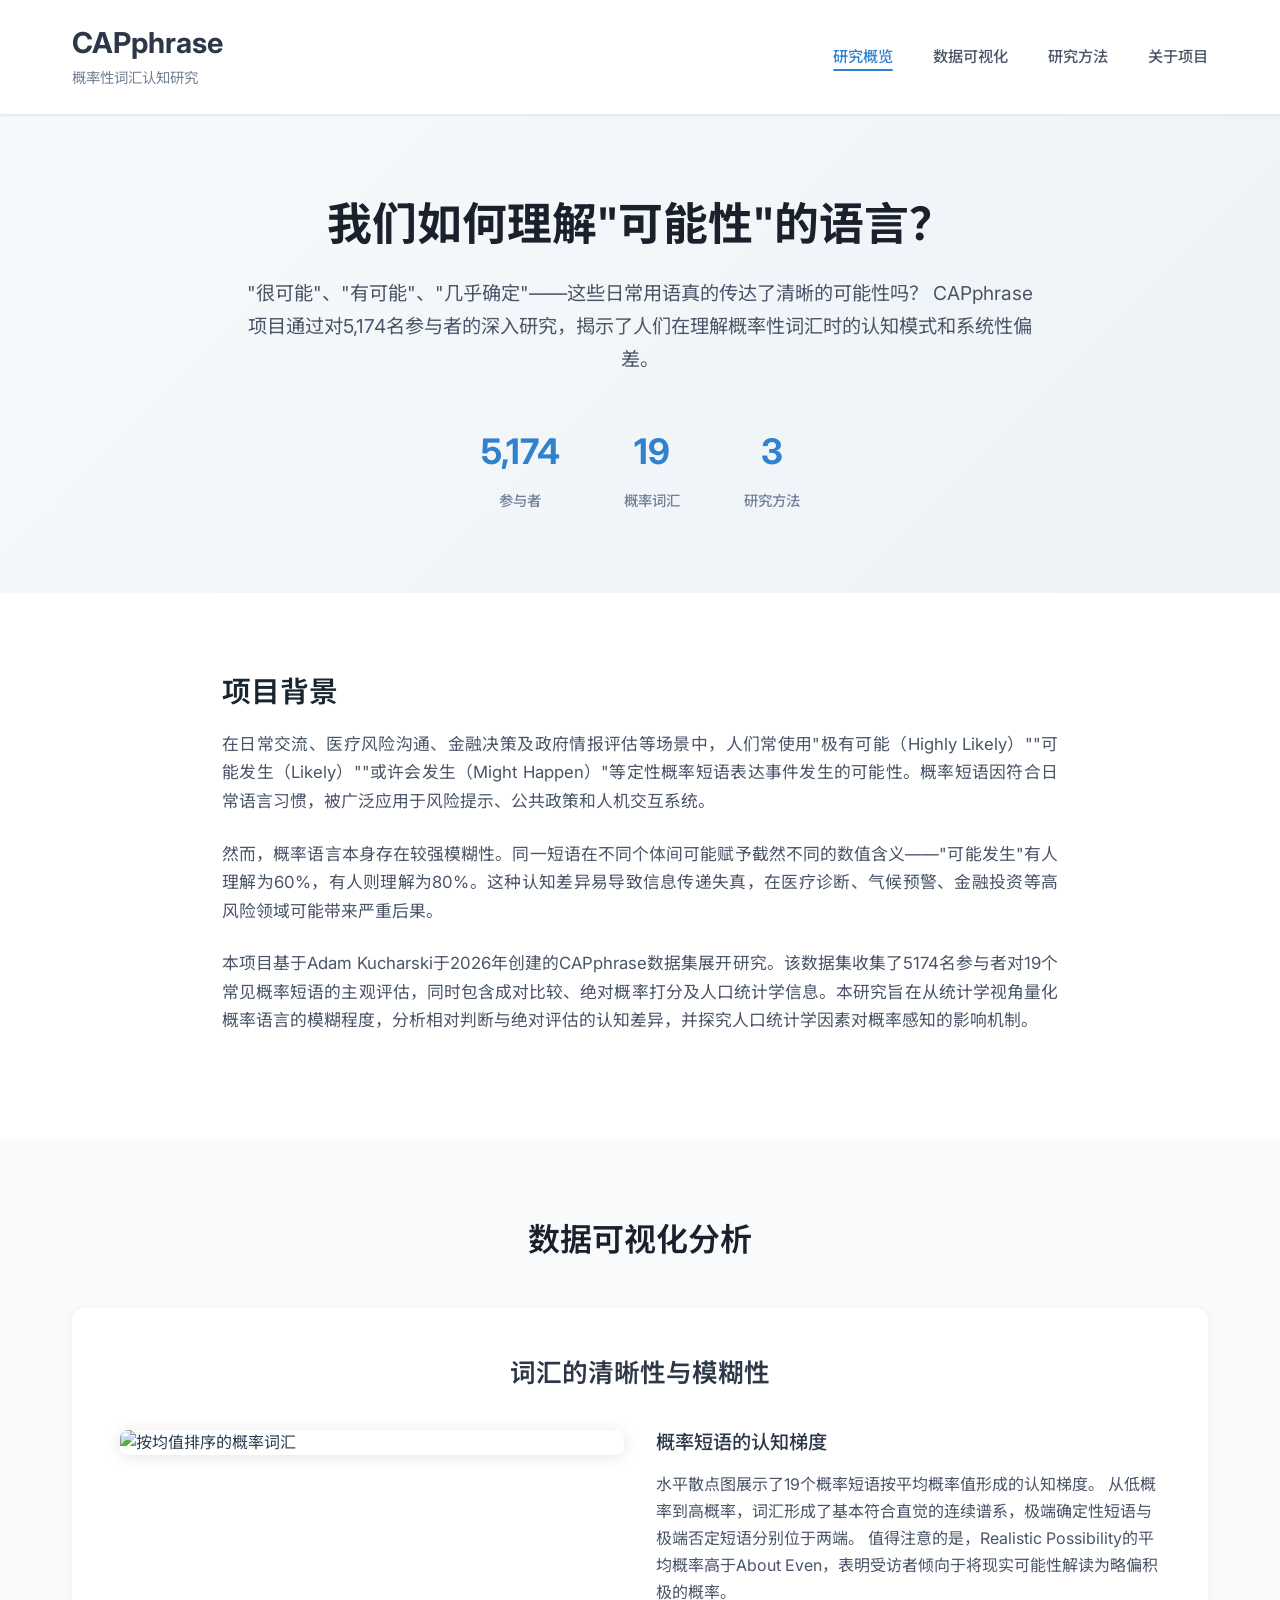
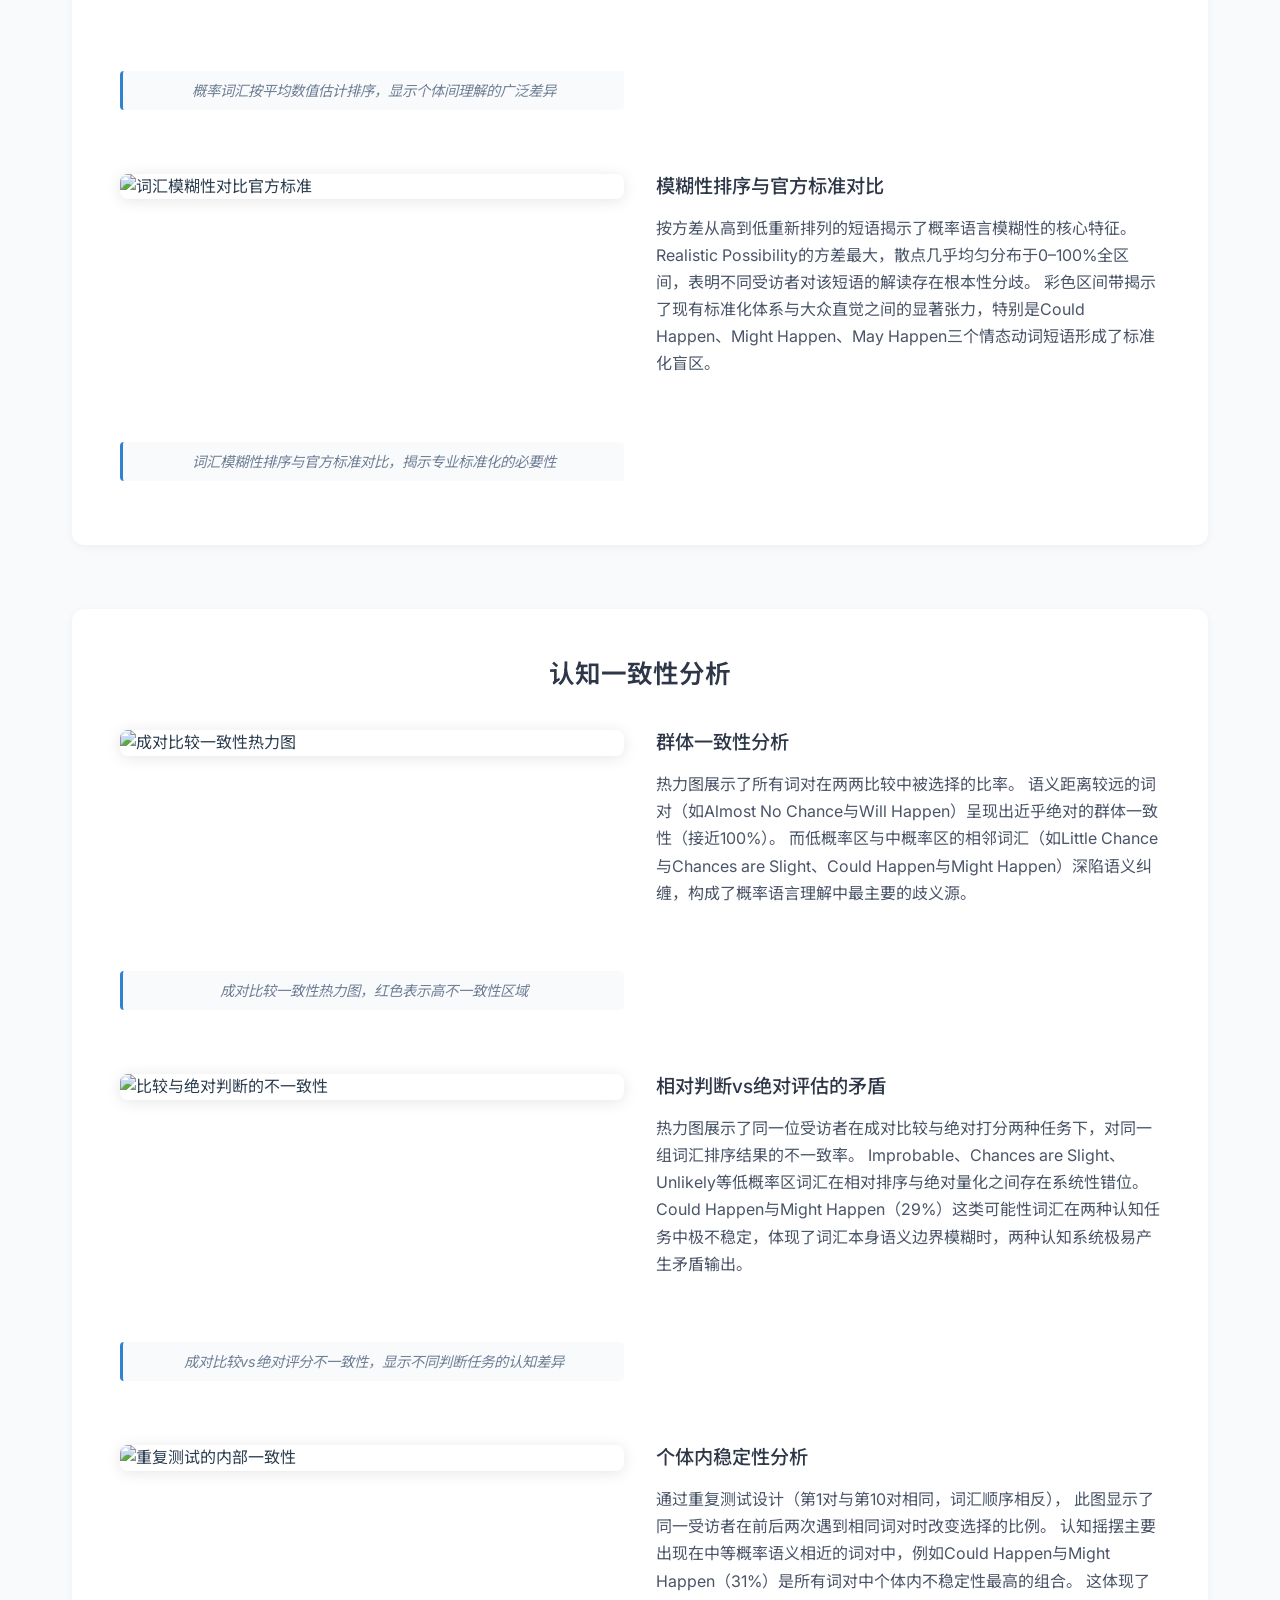
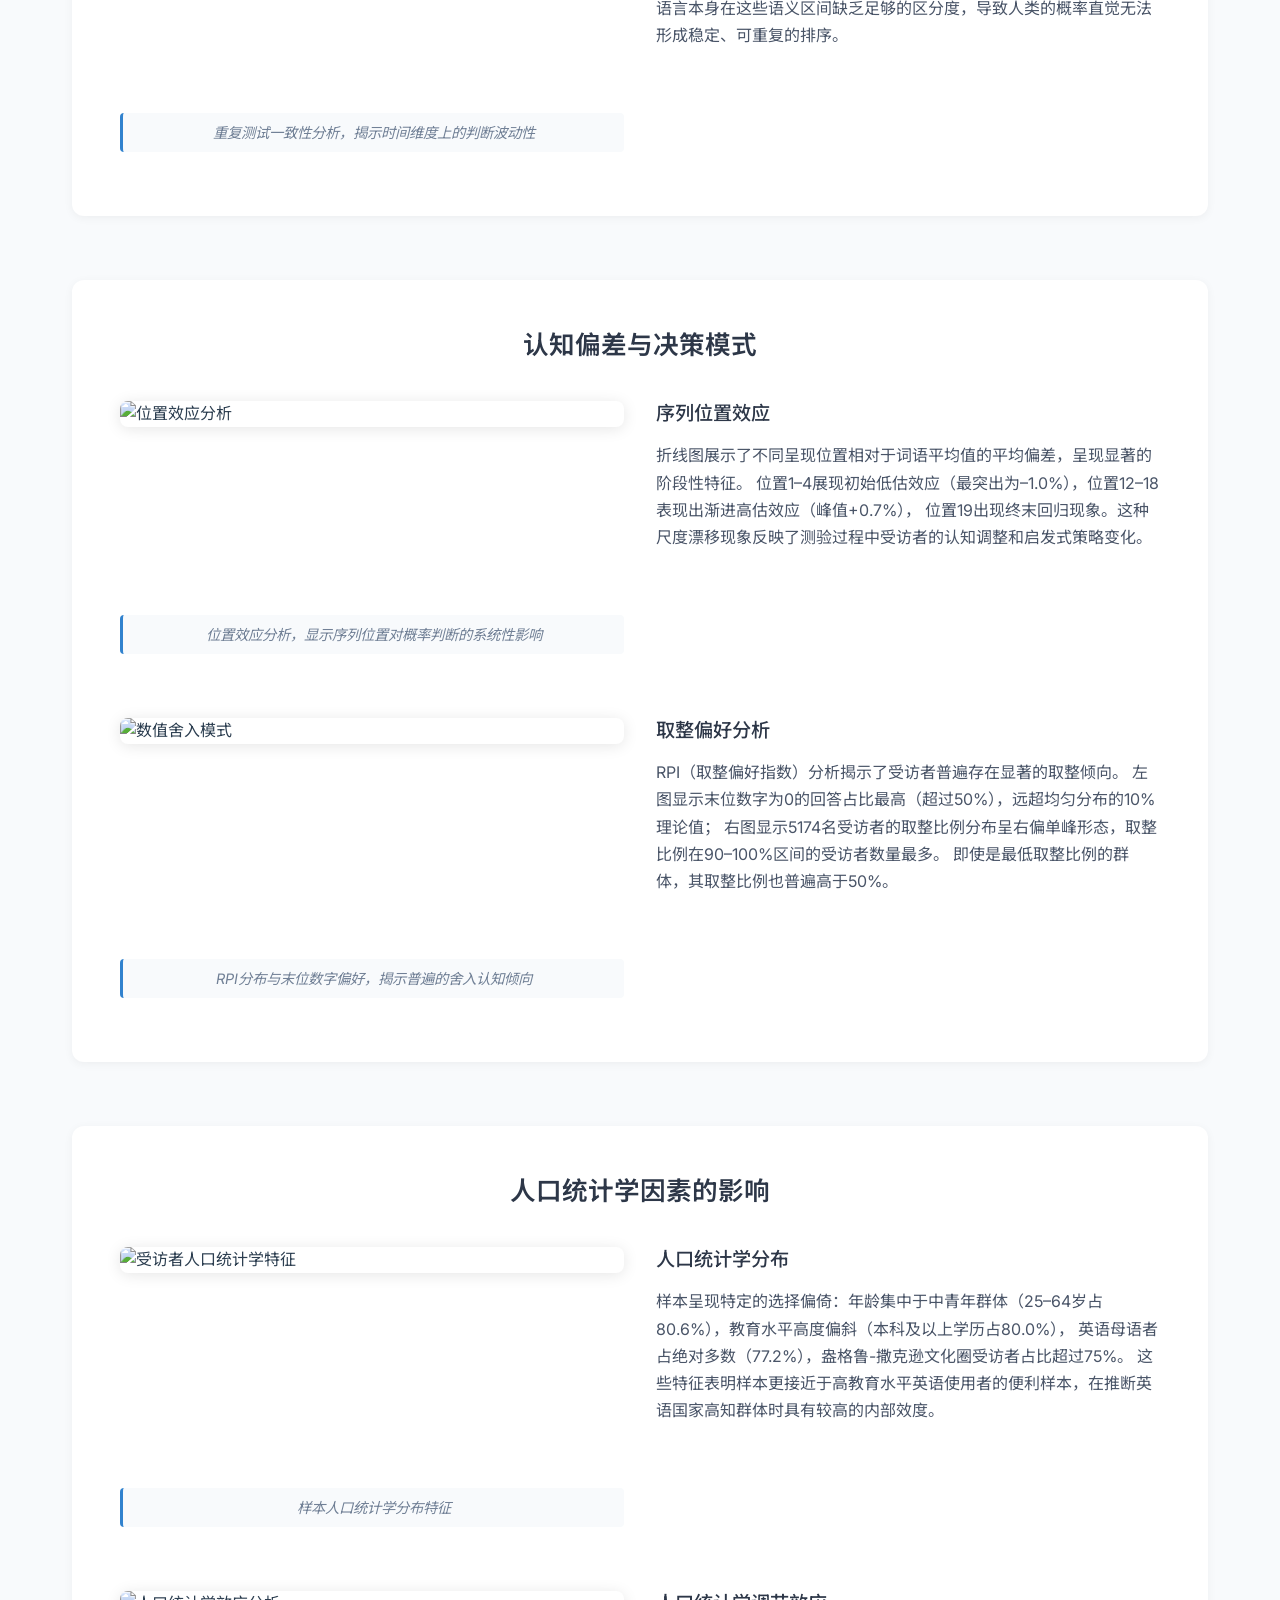
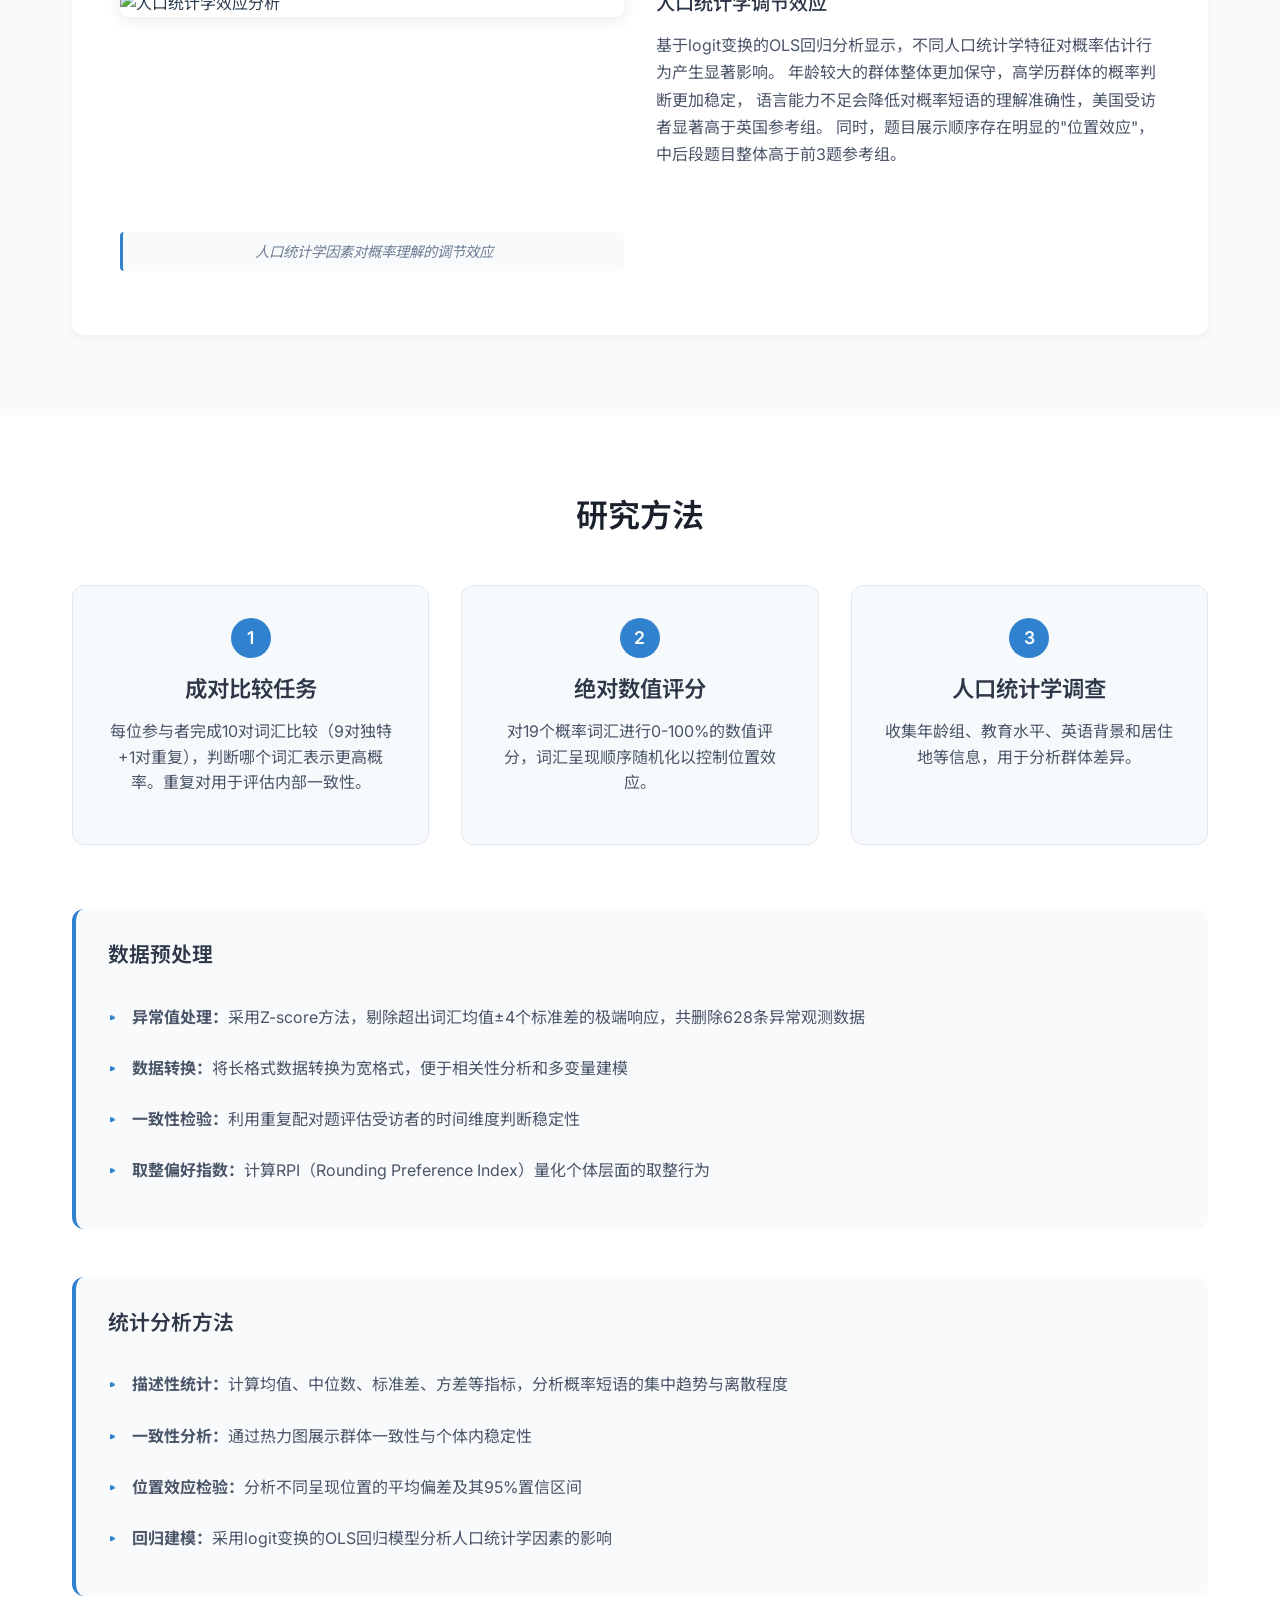
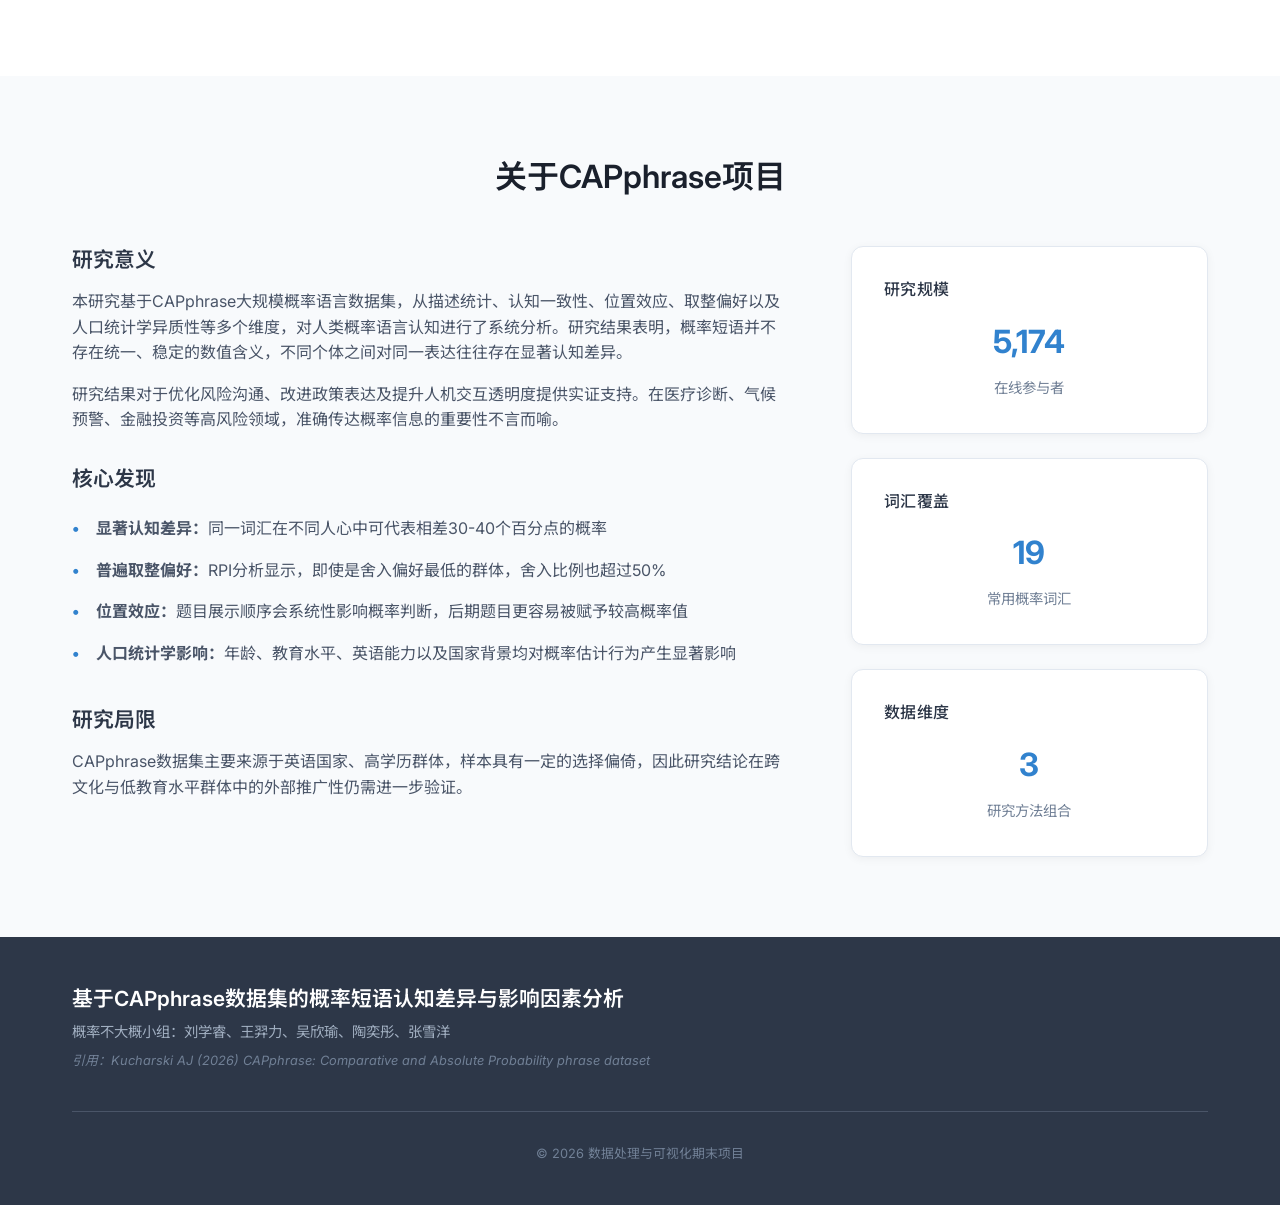
==== CAPphrase.html @ ebcc416a "Add files via upload" ====
<!DOCTYPE html>
<html lang="zh-CN">
<head>
    <meta charset="UTF-8">
    <meta name="viewport" content="width=device-width, initial-scale=1.0">
    <title>基于CAPphrase数据集的概率短语认知差异与影响因素分析</title>
    <meta name="description" content="探索人们如何理解和解释常见概率性词汇的科学研究项目">
    <link rel="stylesheet" href="styles.css">
    <link href="https://fonts.googleapis.com/css2?family=Inter:wght@300;400;500;600;700&family=Noto+Sans+SC:wght@300;400;500;600;700&display=swap" rel="stylesheet">
</head>
<body>
    <header class="header">
        <div class="container">
            <nav class="nav">
                <div class="logo">
                    <h1>CAPphrase</h1>
                    <span class="subtitle">概率性词汇认知研究</span>
                </div>
                <ul class="nav-links">
                    <li><a href="#overview">研究概览</a></li>
                    <li><a href="#visualizations">数据可视化</a></li>
                    <li><a href="#methods">研究方法</a></li>
                    <li><a href="#about">关于项目</a></li>
                </ul>
            </nav>
        </div>
    </header>

    <main>
        <section id="overview" class="hero">
            <div class="container">
                <div class="hero-content">
                    <h2 class="hero-title">我们如何理解"可能性"的语言？</h2>
                    <p class="hero-lead">
                        "很可能"、"有可能"、"几乎确定"——这些日常用语真的传达了清晰的可能性吗？
                        CAPphrase项目通过对5,174名参与者的深入研究，揭示了人们在理解概率性词汇时的认知模式和系统性偏差。
                    </p>
                    <div class="hero-stats">
                        <div class="stat-item">
                            <span class="stat-number">5,174</span>
                            <span class="stat-label">参与者</span>
                        </div>
                        <div class="stat-item">
                            <span class="stat-number">19</span>
                            <span class="stat-label">概率词汇</span>
                        </div>
                        <div class="stat-item">
                            <span class="stat-number">3</span>
                            <span class="stat-label">研究方法</span>
                        </div>
                    </div>
                </div>
            </div>
        </section>

        <section class="intro">
            <div class="container">
                <div class="intro-text-full">
                    <h3>项目背景</h3>
                    <p>
                        在日常交流、医疗风险沟通、金融决策及政府情报评估等场景中，人们常使用"极有可能（Highly Likely）""可能发生（Likely）""或许会发生（Might Happen）"等定性概率短语表达事件发生的可能性。概率短语因符合日常语言习惯，被广泛应用于风险提示、公共政策和人机交互系统。
                    </p>
                    <p>
                        然而，概率语言本身存在较强模糊性。同一短语在不同个体间可能赋予截然不同的数值含义——"可能发生"有人理解为60%，有人则理解为80%。这种认知差异易导致信息传递失真，在医疗诊断、气候预警、金融投资等高风险领域可能带来严重后果。
                    </p>
                    <p>
                        本项目基于Adam Kucharski于2026年创建的CAPphrase数据集展开研究。该数据集收集了5174名参与者对19个常见概率短语的主观评估，同时包含成对比较、绝对概率打分及人口统计学信息。本研究旨在从统计学视角量化概率语言的模糊程度，分析相对判断与绝对评估的认知差异，并探究人口统计学因素对概率感知的影响机制。
                    </p>
                </div>
            </div>
        </section>

        <section id="visualizations" class="visualizations">
            <div class="container">
                <h3 class="section-title">数据可视化分析</h3>

                <div class="viz-grid">
                    <!-- 词汇排序与模糊性 -->
                    <div class="viz-section">
                        <h4 class="viz-title">词汇的清晰性与模糊性</h4>
                        <div class="viz-content">
                            <div class="viz-item">
                                <img src="output/01_words_means.png" alt="按均值排序的概率词汇" class="viz-image">
                                <div class="viz-description">
                                    <h5>概率短语的认知梯度</h5>
                                    <p>
                                        水平散点图展示了19个概率短语按平均概率值形成的认知梯度。
                                        从低概率到高概率，词汇形成了基本符合直觉的连续谱系，极端确定性短语与极端否定短语分别位于两端。
                                        值得注意的是，Realistic Possibility的平均概率高于About Even，表明受访者倾向于将现实可能性解读为略偏积极的概率。
                                    </p>
                                </div>
                                <p class="figure-caption">概率词汇按平均数值估计排序，显示个体间理解的广泛差异</p>
                            </div>

                            <div class="viz-item">
                                <img src="output/01_words_yardsticks.png" alt="词汇模糊性对比官方标准" class="viz-image">
                                <div class="viz-description">
                                    <h5>模糊性排序与官方标准对比</h5>
                                    <p>
                                        按方差从高到低重新排列的短语揭示了概率语言模糊性的核心特征。
                                        Realistic Possibility的方差最大，散点几乎均匀分布于0–100%全区间，表明不同受访者对该短语的解读存在根本性分歧。
                                        彩色区间带揭示了现有标准化体系与大众直觉之间的显著张力，特别是Could Happen、Might Happen、May Happen三个情态动词短语形成了标准化盲区。
                                    </p>
                                </div>
                                <p class="figure-caption">词汇模糊性排序与官方标准对比，揭示专业标准化的必要性</p>
                            </div>
                        </div>
                    </div>

                    <!-- 一致性分析 -->
                    <div class="viz-section">
                        <h4 class="viz-title">认知一致性分析</h4>
                        <div class="viz-content">
                            <div class="viz-item">
                                <img src="output/02_inconsistent_pairs.png" alt="成对比较一致性热力图" class="viz-image">
                                <div class="viz-description">
                                    <h5>群体一致性分析</h5>
                                    <p>
                                        热力图展示了所有词对在两两比较中被选择的比率。
                                        语义距离较远的词对（如Almost No Chance与Will Happen）呈现出近乎绝对的群体一致性（接近100%）。
                                        而低概率区与中概率区的相邻词汇（如Little Chance与Chances are Slight、Could Happen与Might Happen）深陷语义纠缠，构成了概率语言理解中最主要的歧义源。
                                    </p>
                                </div>
                                <p class="figure-caption">成对比较一致性热力图，红色表示高不一致性区域</p>
                            </div>

                            <div class="viz-item">
                                <img src="output/02b_part1_vs_part2_inconsistency.png" alt="比较与绝对判断的不一致性" class="viz-image">
                                <div class="viz-description">
                                    <h5>相对判断vs绝对评估的矛盾</h5>
                                    <p>
                                        热力图展示了同一位受访者在成对比较与绝对打分两种任务下，对同一组词汇排序结果的不一致率。
                                        Improbable、Chances are Slight、Unlikely等低概率区词汇在相对排序与绝对量化之间存在系统性错位。
                                        Could Happen与Might Happen（29%）这类可能性词汇在两种认知任务中极不稳定，体现了词汇本身语义边界模糊时，两种认知系统极易产生矛盾输出。
                                    </p>
                                </div>
                                <p class="figure-caption">成对比较vs绝对评分不一致性，显示不同判断任务的认知差异</p>
                            </div>

                            <div class="viz-item">
                                <img src="output/02c_repeated_pair_consistency.png" alt="重复测试的内部一致性" class="viz-image">
                                <div class="viz-description">
                                    <h5>个体内稳定性分析</h5>
                                    <p>
                                        通过重复测试设计（第1对与第10对相同，词汇顺序相反），
                                        此图显示了同一受访者在前后两次遇到相同词对时改变选择的比例。
                                        认知摇摆主要出现在中等概率语义相近的词对中，例如Could Happen与Might Happen（31%）是所有词对中个体内不稳定性最高的组合。
                                        这体现了语言本身在这些语义区间缺乏足够的区分度，导致人类的概率直觉无法形成稳定、可重复的排序。
                                    </p>
                                </div>
                                <p class="figure-caption">重复测试一致性分析，揭示时间维度上的判断波动性</p>
                            </div>
                        </div>
                    </div>

                    <!-- 认知偏差 -->
                    <div class="viz-section">
                        <h4 class="viz-title">认知偏差与决策模式</h4>
                        <div class="viz-content">
                            <div class="viz-item">
                                <img src="output/03_position_effect.png" alt="位置效应分析" class="viz-image">
                                <div class="viz-description">
                                    <h5>序列位置效应</h5>
                                    <p>
                                        折线图展示了不同呈现位置相对于词语平均值的平均偏差，呈现显著的阶段性特征。
                                        位置1–4展现初始低估效应（最突出为–1.0%），位置12–18表现出渐进高估效应（峰值+0.7%），
                                        位置19出现终末回归现象。这种尺度漂移现象反映了测验过程中受访者的认知调整和启发式策略变化。
                                    </p>
                                </div>
                                <p class="figure-caption">位置效应分析，显示序列位置对概率判断的系统性影响</p>
                            </div>

                            <div class="viz-item">
                                <img src="output/07_rounding.png" alt="数值舍入模式" class="viz-image">
                                <div class="viz-description">
                                    <h5>取整偏好分析</h5>
                                    <p>
                                        RPI（取整偏好指数）分析揭示了受访者普遍存在显著的取整倾向。
                                        左图显示末位数字为0的回答占比最高（超过50%），远超均匀分布的10%理论值；
                                        右图显示5174名受访者的取整比例分布呈右偏单峰形态，取整比例在90–100%区间的受访者数量最多。
                                        即使是最低取整比例的群体，其取整比例也普遍高于50%。
                                    </p>
                                </div>
                                <p class="figure-caption">RPI分布与末位数字偏好，揭示普遍的舍入认知倾向</p>
                            </div>
                        </div>
                    </div>

                    <!-- 人口统计学影响 -->
                    <div class="viz-section">
                        <h4 class="viz-title">人口统计学因素的影响</h4>
                        <div class="viz-content">
                            <div class="viz-item">
                                <img src="output/06_demographics.png" alt="受访者人口统计学特征" class="viz-image">
                                <div class="viz-description">
                                    <h5>人口统计学分布</h5>
                                    <p>
                                        样本呈现特定的选择偏倚：年龄集中于中青年群体（25–64岁占80.6%），教育水平高度偏斜（本科及以上学历占80.0%），
                                        英语母语者占绝对多数（77.2%），盎格鲁-撒克逊文化圈受访者占比超过75%。
                                        这些特征表明样本更接近于高教育水平英语使用者的便利样本，在推断英语国家高知群体时具有较高的内部效度。
                                    </p>
                                </div>
                                <p class="figure-caption">样本人口统计学分布特征</p>
                            </div>

                            <div class="viz-item">
                                <img src="output/08_demographic_effects_position.png" alt="人口统计学效应分析" class="viz-image">
                                <div class="viz-description">
                                    <h5>人口统计学调节效应</h5>
                                    <p>
                                        基于logit变换的OLS回归分析显示，不同人口统计学特征对概率估计行为产生显著影响。
                                        年龄较大的群体整体更加保守，高学历群体的概率判断更加稳定，
                                        语言能力不足会降低对概率短语的理解准确性，美国受访者显著高于英国参考组。
                                        同时，题目展示顺序存在明显的"位置效应"，中后段题目整体高于前3题参考组。
                                    </p>
                                </div>
                                <p class="figure-caption">人口统计学因素对概率理解的调节效应</p>
                            </div>
                        </div>
                    </div>
                </div>
            </div>
        </section>

        <section id="methods" class="methods">
            <div class="container">
                <h3 class="section-title">研究方法</h3>
                <div class="methods-grid">
                    <div class="method-step">
                        <div class="step-number">1</div>
                        <h4>成对比较任务</h4>
                        <p>每位参与者完成10对词汇比较（9对独特+1对重复），判断哪个词汇表示更高概率。重复对用于评估内部一致性。</p>
                    </div>
                    <div class="method-step">
                        <div class="step-number">2</div>
                        <h4>绝对数值评分</h4>
                        <p>对19个概率词汇进行0-100%的数值评分，词汇呈现顺序随机化以控制位置效应。</p>
                    </div>
                    <div class="method-step">
                        <div class="step-number">3</div>
                        <h4>人口统计学调查</h4>
                        <p>收集年龄组、教育水平、英语背景和居住地等信息，用于分析群体差异。</p>
                    </div>
                </div>

                <div class="methods-details">
                    <h4>数据预处理</h4>
                    <ul class="methods-list">
                        <li><strong>异常值处理：</strong>采用Z-score方法，剔除超出词汇均值±4个标准差的极端响应，共删除628条异常观测数据</li>
                        <li><strong>数据转换：</strong>将长格式数据转换为宽格式，便于相关性分析和多变量建模</li>
                        <li><strong>一致性检验：</strong>利用重复配对题评估受访者的时间维度判断稳定性</li>
                        <li><strong>取整偏好指数：</strong>计算RPI（Rounding Preference Index）量化个体层面的取整行为</li>
                    </ul>
                </div>

                <div class="methods-details">
                    <h4>统计分析方法</h4>
                    <ul class="methods-list">
                        <li><strong>描述性统计：</strong>计算均值、中位数、标准差、方差等指标，分析概率短语的集中趋势与离散程度</li>
                        <li><strong>一致性分析：</strong>通过热力图展示群体一致性与个体内稳定性</li>
                        <li><strong>位置效应检验：</strong>分析不同呈现位置的平均偏差及其95%置信区间</li>
                        <li><strong>回归建模：</strong>采用logit变换的OLS回归模型分析人口统计学因素的影响</li>
                    </ul>
                </div>
            </div>
        </section>

        <section id="about" class="about">
            <div class="container">
                <div class="about-content">
                    <h3 class="section-title">关于CAPphrase项目</h3>
                    <div class="about-grid">
                        <div class="about-text">
                            <h4>研究意义</h4>
                            <p>
                                本研究基于CAPphrase大规模概率语言数据集，从描述统计、认知一致性、位置效应、取整偏好以及人口统计学异质性等多个维度，对人类概率语言认知进行了系统分析。研究结果表明，概率短语并不存在统一、稳定的数值含义，不同个体之间对同一表达往往存在显著认知差异。
                            </p>
                            <p>
                                研究结果对于优化风险沟通、改进政策表达及提升人机交互透明度提供实证支持。在医疗诊断、气候预警、金融投资等高风险领域，准确传达概率信息的重要性不言而喻。
                            </p>

                            <h4>核心发现</h4>
                            <ul>
                                <li><strong>显著认知差异：</strong>同一词汇在不同人心中可代表相差30-40个百分点的概率</li>
                                <li><strong>普遍取整偏好：</strong>RPI分析显示，即使是舍入偏好最低的群体，舍入比例也超过50%</li>
                                <li><strong>位置效应：</strong>题目展示顺序会系统性影响概率判断，后期题目更容易被赋予较高概率值</li>
                                <li><strong>人口统计学影响：</strong>年龄、教育水平、英语能力以及国家背景均对概率估计行为产生显著影响</li>
                            </ul>

                            <h4>研究局限</h4>
                            <p>
                                CAPphrase数据集主要来源于英语国家、高学历群体，样本具有一定的选择偏倚，因此研究结论在跨文化与低教育水平群体中的外部推广性仍需进一步验证。
                            </p>

                        </div>

                        <div class="about-stats">
                            <div class="stat-card">
                                <h5>研究规模</h5>
                                <div class="stat-detail">
                                    <span class="stat-value">5,174</span>
                                    <span class="stat-desc">在线参与者</span>
                                </div>
                            </div>
                            <div class="stat-card">
                                <h5>词汇覆盖</h5>
                                <div class="stat-detail">
                                    <span class="stat-value">19</span>
                                    <span class="stat-desc">常用概率词汇</span>
                                </div>
                            </div>
                            <div class="stat-card">
                                <h5>数据维度</h5>
                                <div class="stat-detail">
                                    <span class="stat-value">3</span>
                                    <span class="stat-desc">研究方法组合</span>
                                </div>
                            </div>
                        </div>
                    </div>
                </div>
            </div>
        </section>
    </main>

    <footer class="footer">
        <div class="container">
            <div class="footer-content">
                <div class="footer-info">
                    <h4>基于CAPphrase数据集的概率短语认知差异与影响因素分析</h4>
                    <p>概率不大概小组：刘学睿、王羿力、吴欣瑜、陶奕彤、张雪洋</p>
                    <p class="citation">引用：Kucharski AJ (2026) CAPphrase: Comparative and Absolute Probability phrase dataset</p>
                </div>
                <div class="footer-links">
                </div>
            </div>
            <div class="footer-bottom">
                <p>&copy; 2026 数据处理与可视化期末项目</p>
            </div>
        </div>
    </footer>

    <script src="script.js"></script>
</body>
</html>
---- styles.css ----
/* Reset and base styles */
* {
    margin: 0;
    padding: 0;
    box-sizing: border-box;
}

body {
    font-family: 'Inter', 'Noto Sans SC', -apple-system, BlinkMacSystemFont, sans-serif;
    line-height: 1.6;
    color: #2c3e50;
    background-color: #fafbfc;
    font-weight: 400;
}

.container {
    max-width: 1200px;
    margin: 0 auto;
    padding: 0 2rem;
}

img {
    max-width: 100%;
    height: auto;
}

/* Typography */
h1, h2, h3, h4, h5 {
    font-weight: 600;
    line-height: 1.3;
    margin-bottom: 1rem;
    color: #1a252f;
}

h1 {
    font-size: 2.5rem;
    font-weight: 700;
}

h2 {
    font-size: 2.2rem;
    margin-bottom: 1.5rem;
}

h3 {
    font-size: 1.8rem;
    margin-bottom: 1.2rem;
}

h4 {
    font-size: 1.4rem;
    margin-bottom: 1rem;
}

h5 {
    font-size: 1.1rem;
    margin-bottom: 0.8rem;
    font-weight: 500;
}

p {
    margin-bottom: 1rem;
    color: #4a5568;
}

/* Header */
.header {
    background-color: #ffffff;
    border-bottom: 1px solid #e2e8f0;
    position: sticky;
    top: 0;
    z-index: 100;
    box-shadow: 0 1px 3px rgba(0, 0, 0, 0.05);
}

.nav {
    display: flex;
    justify-content: space-between;
    align-items: center;
    padding: 1.5rem 0;
}

.logo h1 {
    font-size: 1.8rem;
    margin-bottom: 0.2rem;
    color: #2d3748;
}

.subtitle {
    font-size: 0.9rem;
    color: #718096;
    font-weight: 400;
}

.nav-links {
    display: flex;
    list-style: none;
    gap: 2.5rem;
}

.nav-links a {
    text-decoration: none;
    color: #4a5568;
    font-weight: 500;
    transition: color 0.2s ease;
    font-size: 0.95rem;
}

.nav-links a:hover {
    color: #3182ce;
}

/* Hero Section */
.hero {
    background: linear-gradient(135deg, #f7fafc 0%, #edf2f7 100%);
    padding: 5rem 0;
    text-align: center;
}

.hero-content {
    max-width: 800px;
    margin: 0 auto;
}

.hero-title {
    font-size: 2.8rem;
    margin-bottom: 1.5rem;
    color: #1a202c;
    font-weight: 700;
}

.hero-lead {
    font-size: 1.2rem;
    color: #4a5568;
    margin-bottom: 3rem;
    line-height: 1.7;
}

.hero-stats {
    display: flex;
    justify-content: center;
    gap: 4rem;
    margin-top: 3rem;
}

.stat-item {
    text-align: center;
}

.stat-number {
    display: block;
    font-size: 2.2rem;
    font-weight: 700;
    color: #3182ce;
    margin-bottom: 0.5rem;
}

.stat-label {
    font-size: 0.9rem;
    color: #718096;
    font-weight: 500;
}

/* Intro Section */
.intro {
    padding: 5rem 0;
    background-color: #ffffff;
}

.intro-grid {
    display: grid;
    grid-template-columns: 1fr 1fr;
    gap: 4rem;
    align-items: center;
}

.intro-text h3 {
    color: #2d3748;
    margin-bottom: 1.5rem;
}

.intro-text p {
    font-size: 1.05rem;
    line-height: 1.7;
    margin-bottom: 1.5rem;
}

.intro-text-full {
    max-width: 900px;
    margin: 0 auto;
    padding: 0 2rem;
}

.intro-text-full p {
    font-size: 1.05rem;
    line-height: 1.7;
    margin-bottom: 1.5rem;
    text-align: justify;
}

.intro-image {
    text-align: center;
}

.responsive-image {
    border-radius: 8px;
    box-shadow: 0 4px 20px rgba(0, 0, 0, 0.1);
    margin-bottom: 1rem;
}

.image-caption {
    font-size: 0.9rem;
    color: #718096;
    font-style: italic;
}

/* Visualizations Section */
.visualizations {
    padding: 5rem 0;
    background-color: #f8fafc;
}

.section-title {
    text-align: center;
    margin-bottom: 3rem;
    color: #1a202c;
    font-size: 2rem;
}

.viz-grid {
    display: flex;
    flex-direction: column;
    gap: 4rem;
}

.viz-section {
    background-color: #ffffff;
    border-radius: 12px;
    padding: 3rem;
    box-shadow: 0 2px 10px rgba(0, 0, 0, 0.05);
}

.viz-title {
    text-align: center;
    margin-bottom: 2.5rem;
    color: #2d3748;
    font-size: 1.6rem;
}

.viz-content {
    display: flex;
    flex-direction: column;
    gap: 3rem;
}

.viz-item {
    display: grid;
    grid-template-columns: 1fr 1fr;
    gap: 2rem;
    align-items: start;
}

.viz-image {
    border-radius: 8px;
    box-shadow: 0 2px 15px rgba(0, 0, 0, 0.1);
    width: 100%;
}

.viz-description h5 {
    color: #2d3748;
    margin-bottom: 1rem;
    font-size: 1.2rem;
}

.viz-description p {
    line-height: 1.7;
    color: #4a5568;
}

.figure-caption {
    font-size: 0.9rem;
    color: #718096;
    font-style: italic;
    text-align: center;
    margin-top: 1rem;
    padding: 0.5rem;
    background-color: #f8fafc;
    border-radius: 4px;
    border-left: 3px solid #3182ce;
}

/* Methods Section */
.methods {
    padding: 5rem 0;
    background-color: #ffffff;
}

.methods-grid {
    display: grid;
    grid-template-columns: repeat(3, 1fr);
    gap: 2rem;
    margin-bottom: 4rem;
}

.method-step {
    text-align: center;
    padding: 2rem;
    background-color: #f7fafc;
    border-radius: 12px;
    border: 1px solid #e2e8f0;
}

.step-number {
    display: inline-flex;
    align-items: center;
    justify-content: center;
    width: 40px;
    height: 40px;
    background-color: #3182ce;
    color: white;
    border-radius: 50%;
    font-weight: 600;
    margin-bottom: 1rem;
    font-size: 1.1rem;
}

.method-step h4 {
    color: #2d3748;
    margin-bottom: 1rem;
}

.method-step p {
    color: #4a5568;
    line-height: 1.6;
}

.methods-details {
    margin-top: 3rem;
    padding: 2rem;
    background-color: #f8fafc;
    border-radius: 12px;
    border-left: 4px solid #3182ce;
}

.methods-details h4 {
    color: #2d3748;
    margin-bottom: 1.5rem;
    font-size: 1.3rem;
}

.methods-list {
    list-style: none;
    padding-left: 0;
}

.methods-list li {
    padding: 0.8rem 0;
    color: #4a5568;
    line-height: 1.6;
    position: relative;
    padding-left: 1.5rem;
}

.methods-list li::before {
    content: "▸";
    color: #3182ce;
    font-weight: bold;
    position: absolute;
    left: 0;
}

.key-findings {
    background-color: #edf2f7;
    padding: 2.5rem;
    border-radius: 12px;
    border-left: 4px solid #3182ce;
}

.key-findings h4 {
    color: #2d3748;
    margin-bottom: 1.5rem;
    font-size: 1.3rem;
}

.findings-list {
    list-style: none;
}

.findings-list li {
    padding: 0.8rem 0;
    border-bottom: 1px solid #e2e8f0;
    color: #4a5568;
    line-height: 1.6;
}

.findings-list li:last-child {
    border-bottom: none;
}

.findings-list strong {
    color: #2d3748;
    font-weight: 600;
}

/* About Section */
.about {
    padding: 5rem 0;
    background-color: #f8fafc;
}

.about-grid {
    display: grid;
    grid-template-columns: 2fr 1fr;
    gap: 4rem;
}

.about-text h4 {
    color: #2d3748;
    margin: 2rem 0 1rem 0;
    font-size: 1.3rem;
}

.about-text h4:first-child {
    margin-top: 0;
}

.about-text ul {
    list-style: none;
    margin: 1rem 0;
}

.about-text ul li {
    padding: 0.5rem 0;
    color: #4a5568;
    position: relative;
    padding-left: 1.5rem;
}

.about-text ul li::before {
    content: "•";
    color: #3182ce;
    font-weight: bold;
    position: absolute;
    left: 0;
}

.about-stats {
    display: flex;
    flex-direction: column;
    gap: 1.5rem;
}

.stat-card {
    background-color: #ffffff;
    padding: 2rem;
    border-radius: 12px;
    box-shadow: 0 2px 10px rgba(0, 0, 0, 0.05);
    border: 1px solid #e2e8f0;
}

.stat-card h5 {
    color: #2d3748;
    margin-bottom: 1rem;
    font-size: 1rem;
    text-transform: uppercase;
    letter-spacing: 0.5px;
}

.stat-detail {
    text-align: center;
}

.stat-value {
    display: block;
    font-size: 2rem;
    font-weight: 700;
    color: #3182ce;
    margin-bottom: 0.5rem;
}

.stat-desc {
    font-size: 0.9rem;
    color: #718096;
}

/* Footer */
.footer {
    background-color: #2d3748;
    color: #ffffff;
    padding: 3rem 0 1.5rem 0;
}

.footer-content {
    display: flex;
    justify-content: space-between;
    align-items: start;
    margin-bottom: 2rem;
}

.footer-info h4 {
    color: #ffffff;
    margin-bottom: 0.5rem;
    font-size: 1.3rem;
}

.footer-info p {
    color: #a0aec0;
    margin-bottom: 0.5rem;
    font-size: 0.9rem;
}

.citation {
    font-size: 0.8rem !important;
    color: #718096 !important;
    font-style: italic;
}

.footer-links {
    display: flex;
    flex-direction: column;
    gap: 0.8rem;
}

.footer-link {
    color: #a0aec0;
    text-decoration: none;
    transition: color 0.2s ease;
    font-size: 0.9rem;
}

.footer-link:hover {
    color: #ffffff;
}

.footer-bottom {
    text-align: center;
    padding-top: 2rem;
    border-top: 1px solid #4a5568;
}

.footer-bottom p {
    color: #718096;
    font-size: 0.8rem;
}

/* Responsive Design */
@media (max-width: 1024px) {
    .intro-grid,
    .about-grid {
        grid-template-columns: 1fr;
        gap: 3rem;
    }

    .viz-item {
        grid-template-columns: 1fr;
        gap: 2rem;
    }

    .methods-grid {
        grid-template-columns: 1fr;
        gap: 1.5rem;
    }
}

@media (max-width: 768px) {
    .container {
        padding: 0 1.5rem;
    }

    .nav {
        flex-direction: column;
        gap: 1.5rem;
        text-align: center;
    }

    .nav-links {
        gap: 1.5rem;
    }

    .hero-title {
        font-size: 2.2rem;
    }

    .hero-lead {
        font-size: 1.1rem;
    }

    .hero-stats {
        flex-direction: column;
        gap: 2rem;
    }

    .viz-section {
        padding: 2rem;
    }

    .footer-content {
        flex-direction: column;
        gap: 2rem;
        text-align: center;
    }

    .footer-links {
        align-items: center;
    }
}

@media (max-width: 480px) {
    .hero {
        padding: 3rem 0;
    }

    .hero-title {
        font-size: 1.8rem;
    }

    .intro,
    .visualizations,
    .methods,
    .about {
        padding: 3rem 0;
    }

    .section-title {
        font-size: 1.6rem;
    }

    .viz-title {
        font-size: 1.3rem;
    }
}
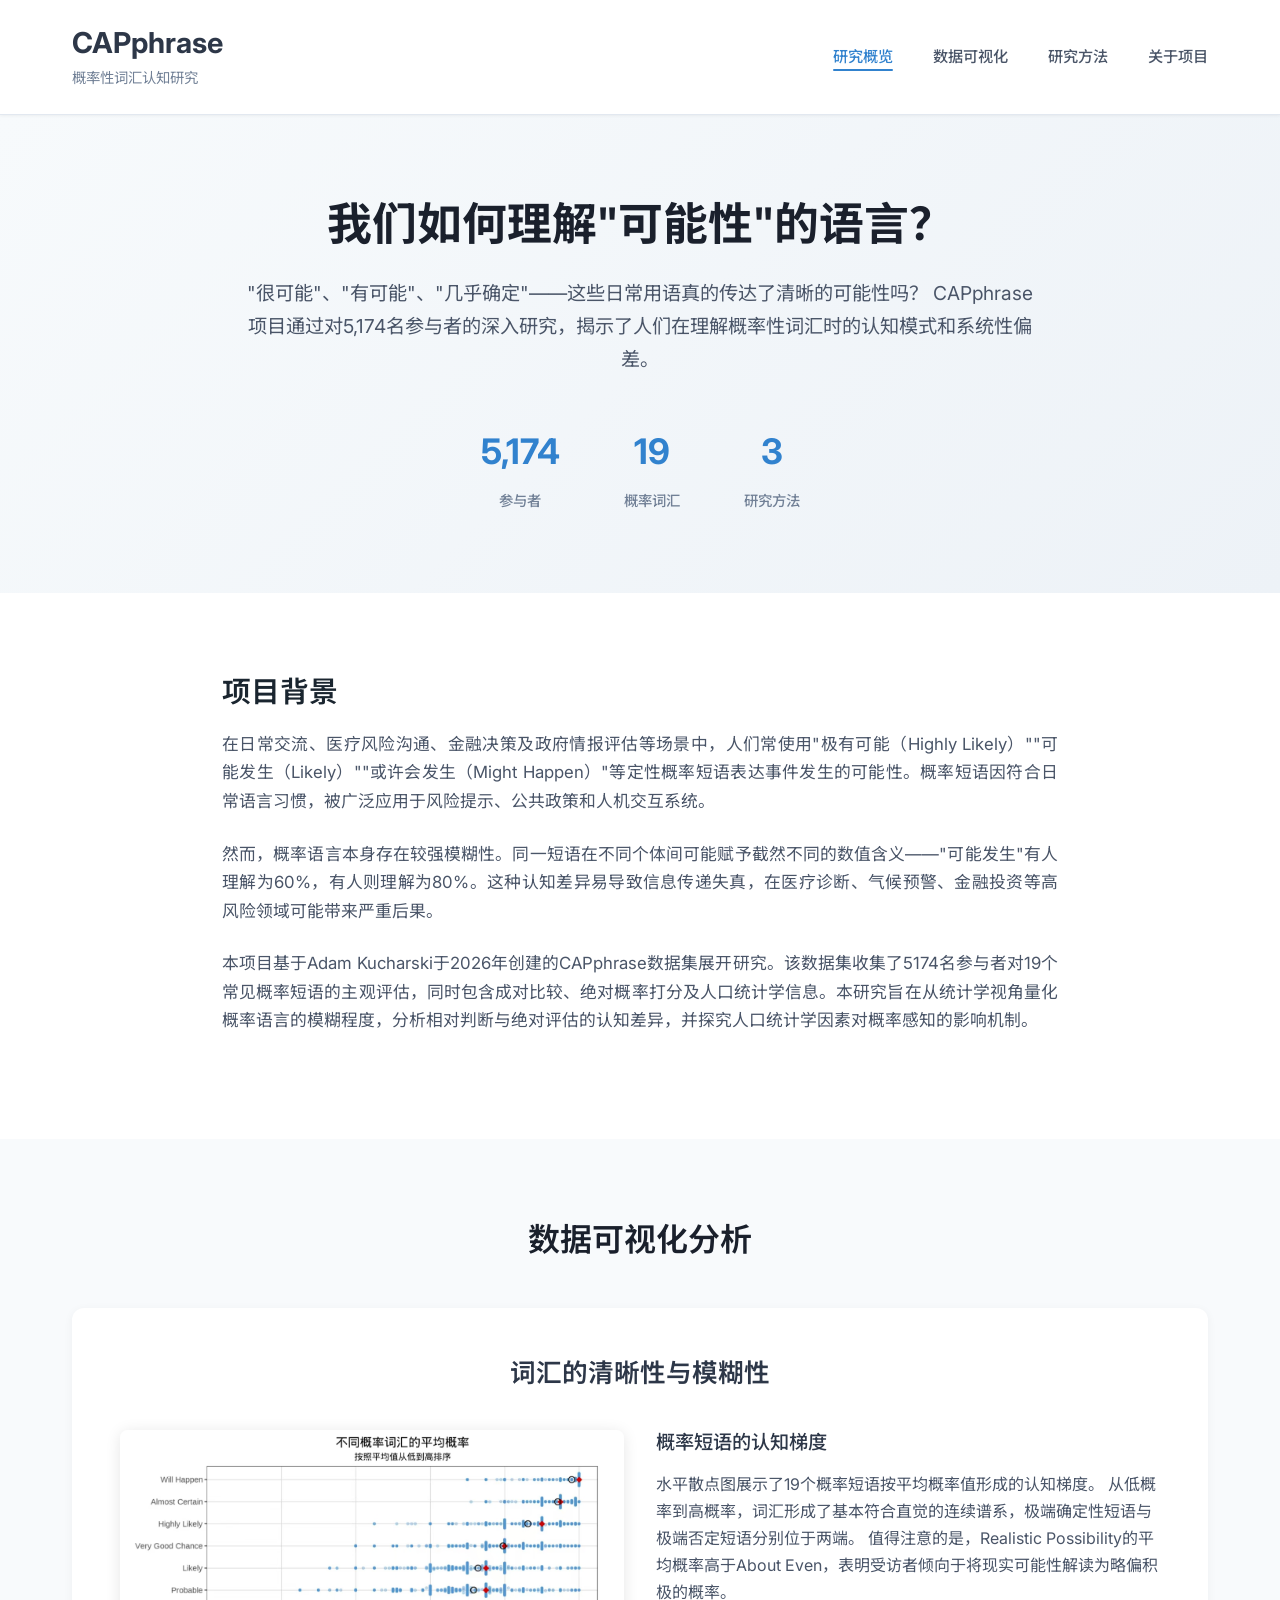
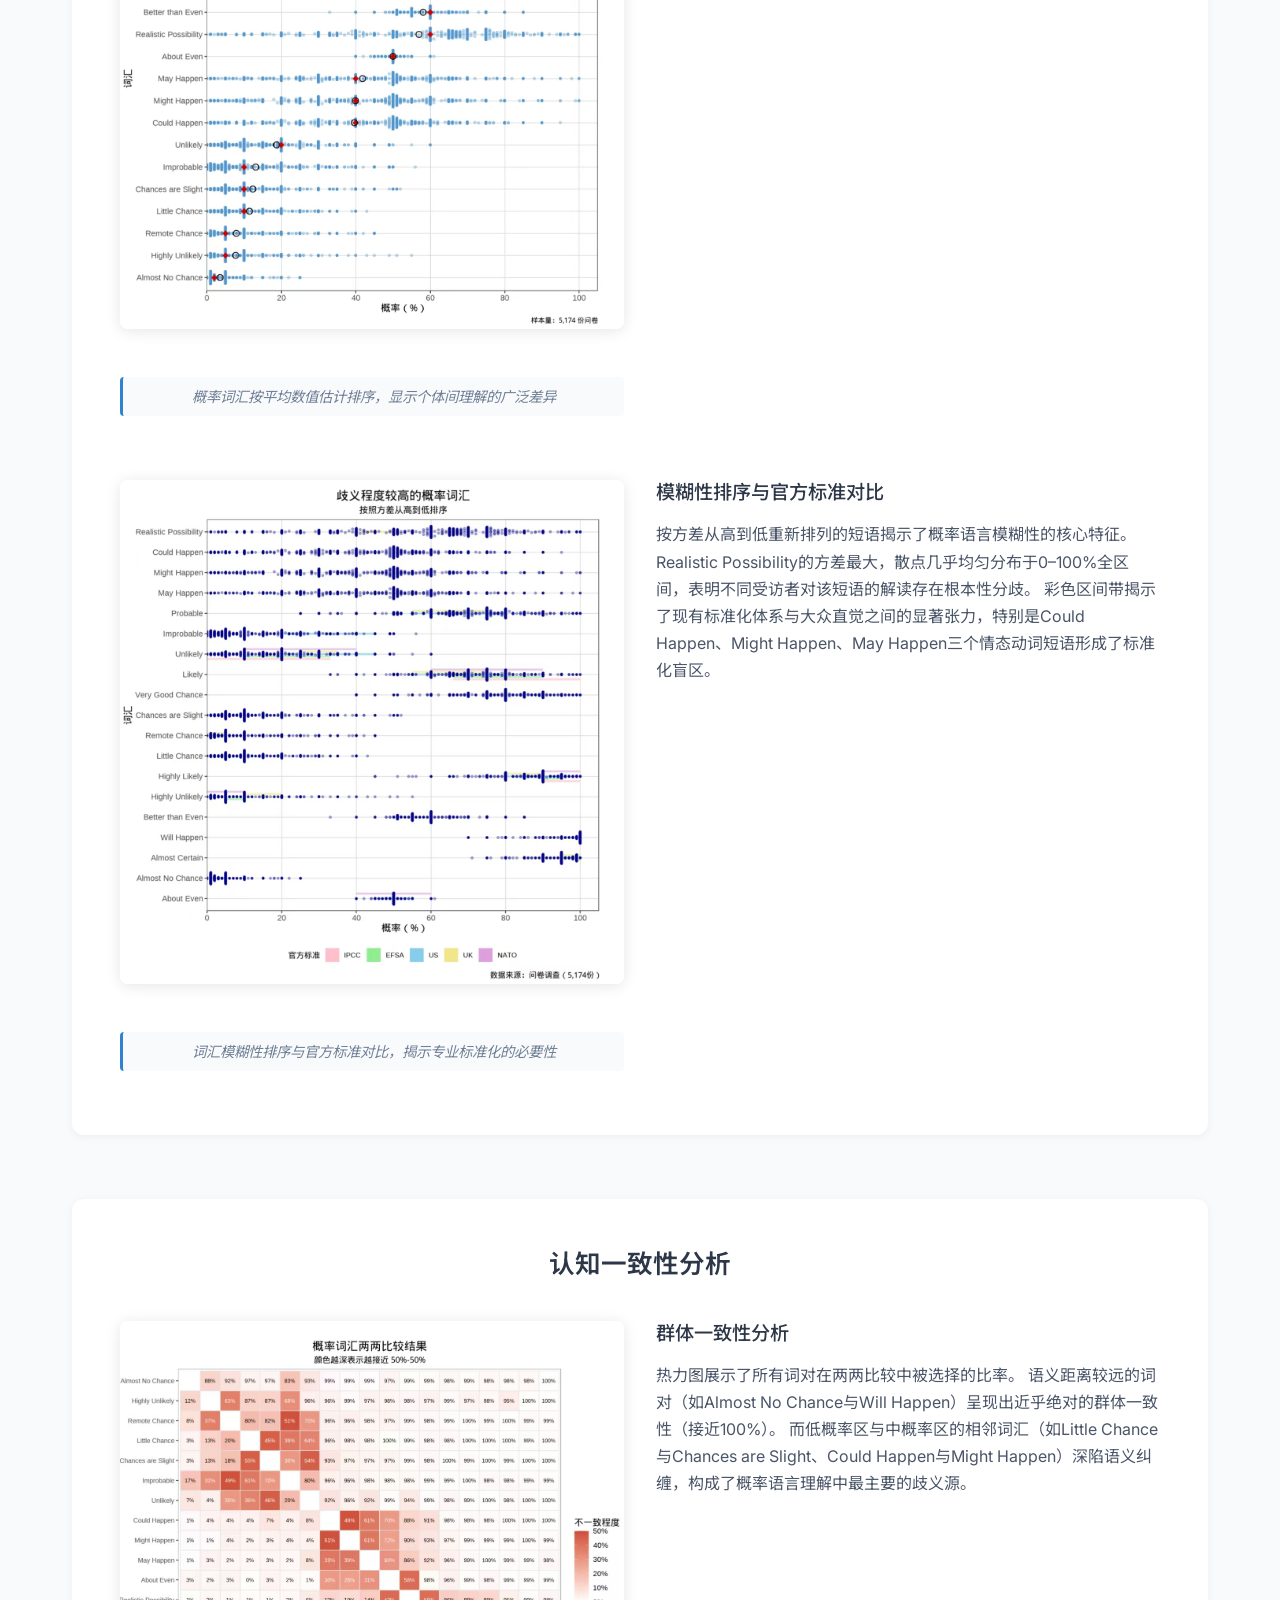
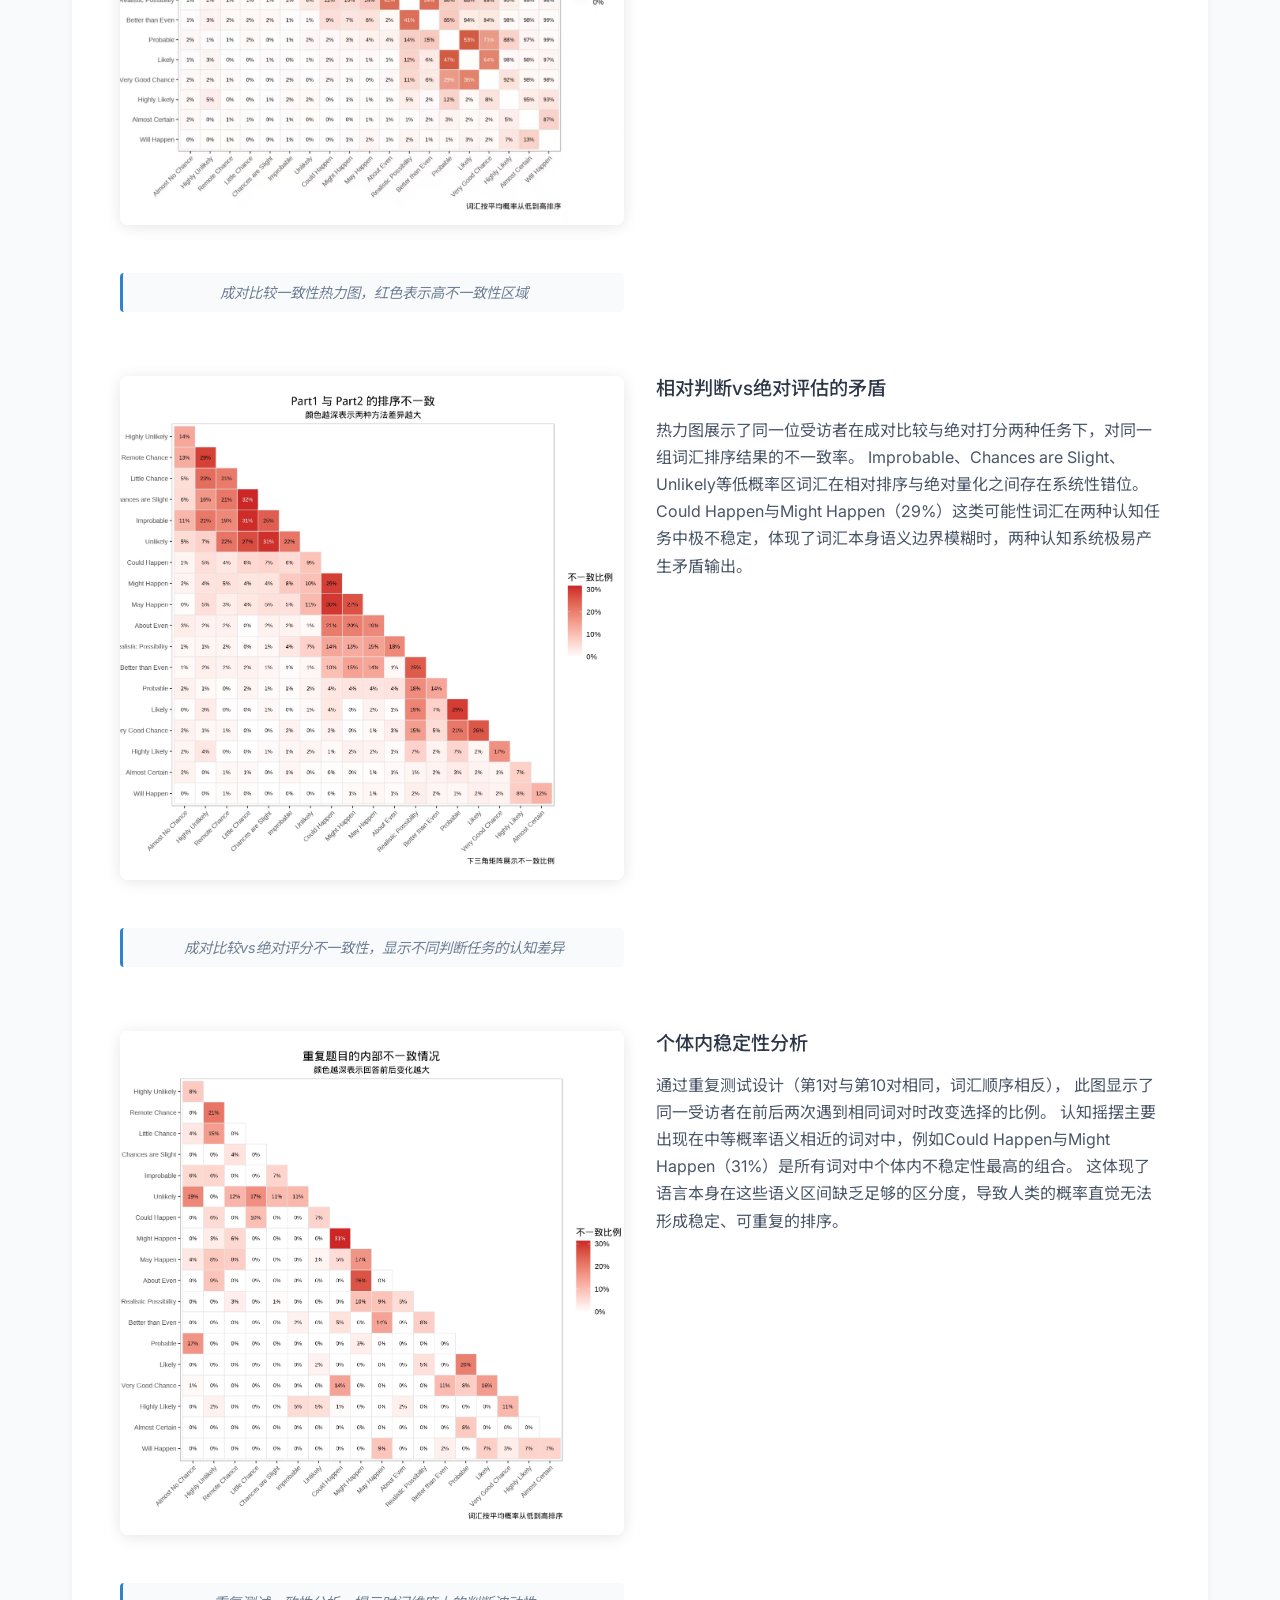
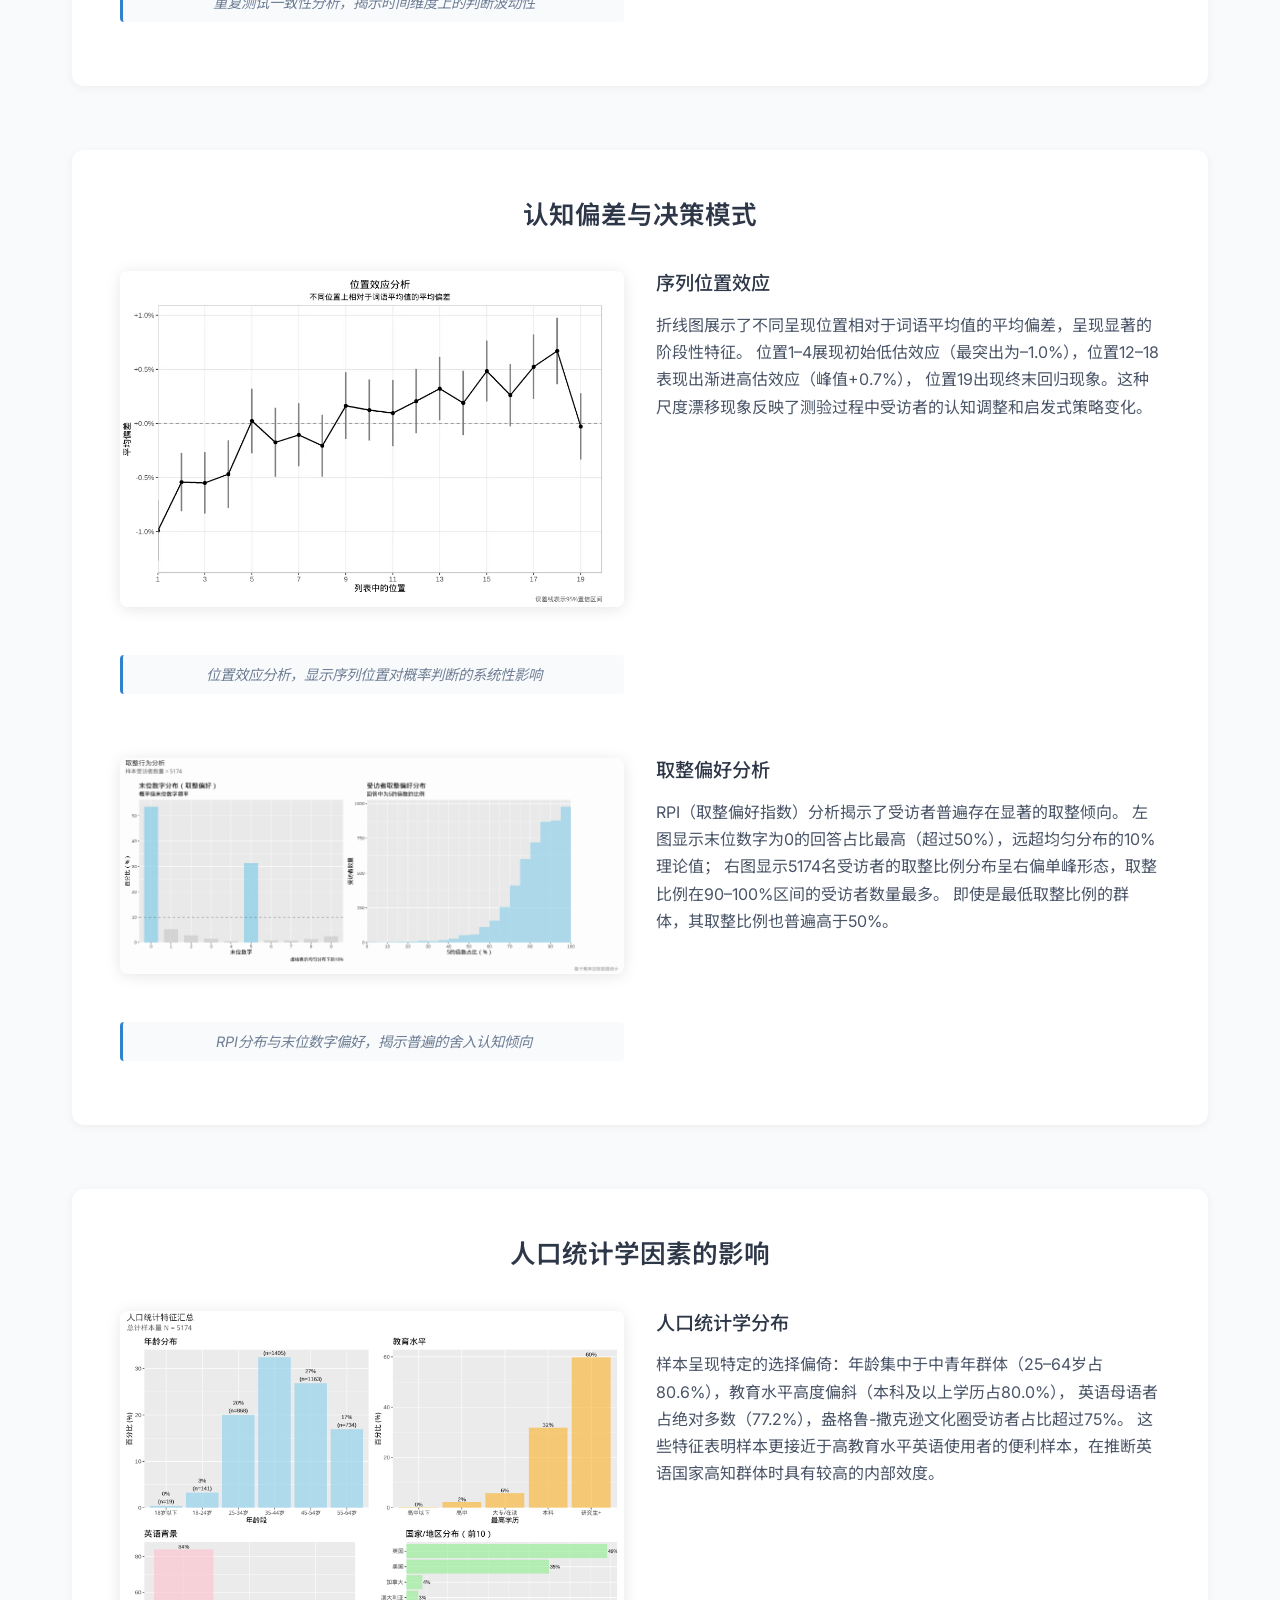
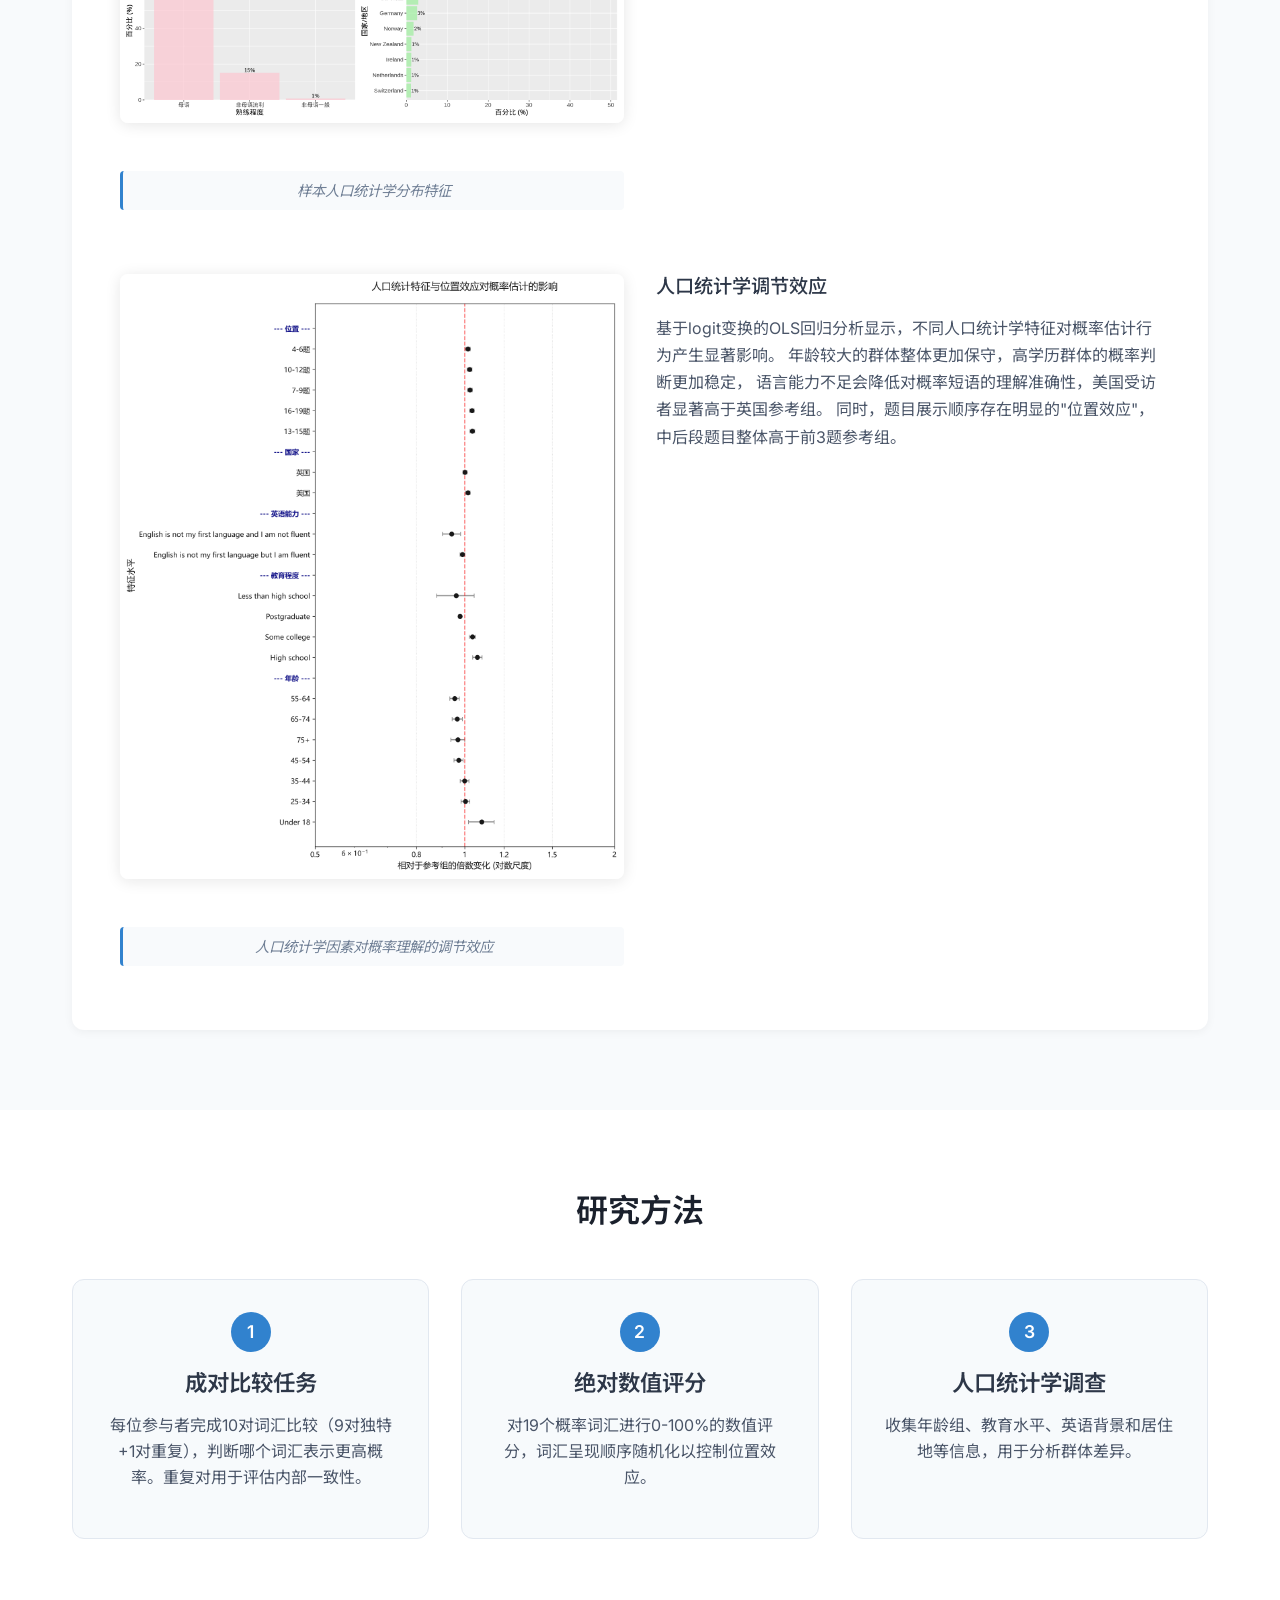
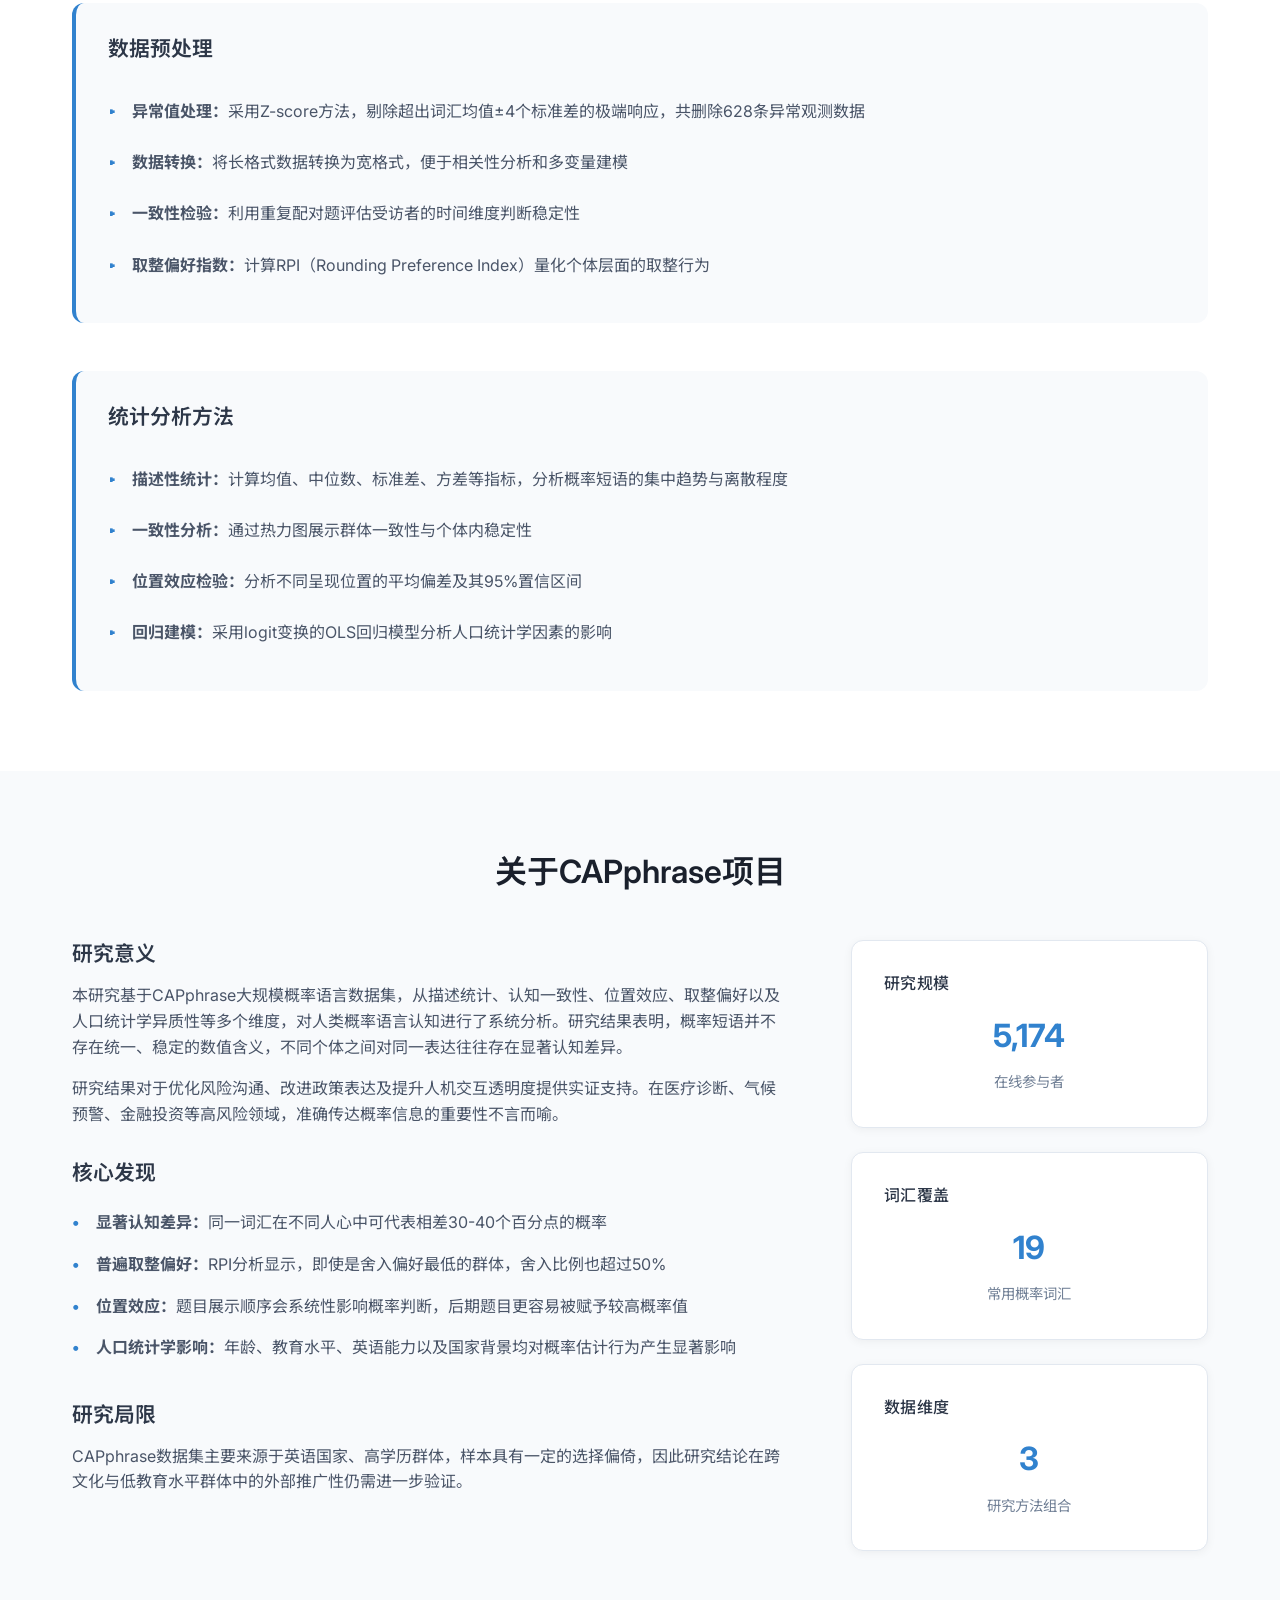
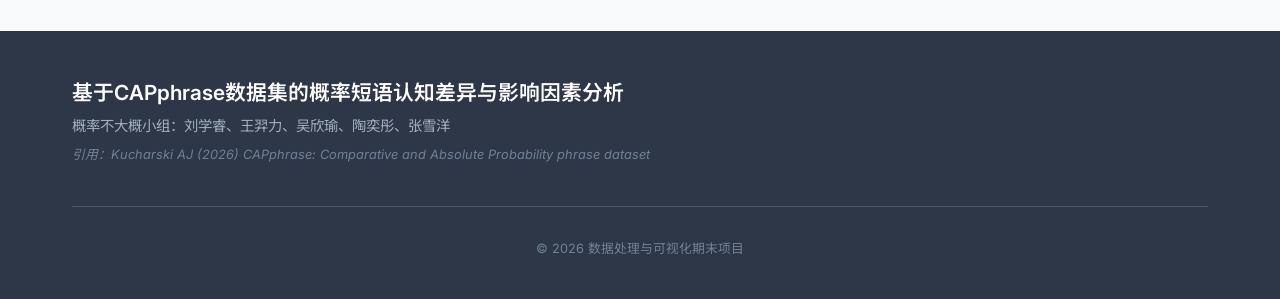
==== commit df616cf4: "Update CAPphrase.html" ====
--- a/CAPphrase.html
+++ b/CAPphrase.html
@@ -80,7 +80,7 @@
                         <h4 class="viz-title">词汇的清晰性与模糊性</h4>
                         <div class="viz-content">
                             <div class="viz-item">
-                                <img src="output/01_words_means.png" alt="按均值排序的概率词汇" class="viz-image">
+                                <img src="01_words_means.png" alt="按均值排序的概率词汇" class="viz-image">
                                 <div class="viz-description">
                                     <h5>概率短语的认知梯度</h5>
                                     <p>
@@ -93,7 +93,7 @@
                             </div>
 
                             <div class="viz-item">
-                                <img src="output/01_words_yardsticks.png" alt="词汇模糊性对比官方标准" class="viz-image">
+                                <img src="01_words_yardsticks.png" alt="词汇模糊性对比官方标准" class="viz-image">
                                 <div class="viz-description">
                                     <h5>模糊性排序与官方标准对比</h5>
                                     <p>
@@ -112,7 +112,7 @@
                         <h4 class="viz-title">认知一致性分析</h4>
                         <div class="viz-content">
                             <div class="viz-item">
-                                <img src="output/02_inconsistent_pairs.png" alt="成对比较一致性热力图" class="viz-image">
+                                <img src="02_inconsistent_pairs.png" alt="成对比较一致性热力图" class="viz-image">
                                 <div class="viz-description">
                                     <h5>群体一致性分析</h5>
                                     <p>
@@ -125,7 +125,7 @@
                             </div>
 
                             <div class="viz-item">
-                                <img src="output/02b_part1_vs_part2_inconsistency.png" alt="比较与绝对判断的不一致性" class="viz-image">
+                                <img src="02b_part1_vs_part2_inconsistency.png" alt="比较与绝对判断的不一致性" class="viz-image">
                                 <div class="viz-description">
                                     <h5>相对判断vs绝对评估的矛盾</h5>
                                     <p>
@@ -138,7 +138,7 @@
                             </div>
 
                             <div class="viz-item">
-                                <img src="output/02c_repeated_pair_consistency.png" alt="重复测试的内部一致性" class="viz-image">
+                                <img src="02c_repeated_pair_consistency.png" alt="重复测试的内部一致性" class="viz-image">
                                 <div class="viz-description">
                                     <h5>个体内稳定性分析</h5>
                                     <p>
@@ -158,7 +158,7 @@
                         <h4 class="viz-title">认知偏差与决策模式</h4>
                         <div class="viz-content">
                             <div class="viz-item">
-                                <img src="output/03_position_effect.png" alt="位置效应分析" class="viz-image">
+                                <img src="03_position_effect.png" alt="位置效应分析" class="viz-image">
                                 <div class="viz-description">
                                     <h5>序列位置效应</h5>
                                     <p>
@@ -171,7 +171,7 @@
                             </div>
 
                             <div class="viz-item">
-                                <img src="output/07_rounding.png" alt="数值舍入模式" class="viz-image">
+                                <img src="07_rounding.png" alt="数值舍入模式" class="viz-image">
                                 <div class="viz-description">
                                     <h5>取整偏好分析</h5>
                                     <p>
@@ -191,7 +191,7 @@
                         <h4 class="viz-title">人口统计学因素的影响</h4>
                         <div class="viz-content">
                             <div class="viz-item">
-                                <img src="output/06_demographics.png" alt="受访者人口统计学特征" class="viz-image">
+                                <img src="06_demographics.png" alt="受访者人口统计学特征" class="viz-image">
                                 <div class="viz-description">
                                     <h5>人口统计学分布</h5>
                                     <p>
@@ -204,7 +204,7 @@
                             </div>
 
                             <div class="viz-item">
-                                <img src="output/08_demographic_effects_position.png" alt="人口统计学效应分析" class="viz-image">
+                                <img src="08_demographic_effects_position.png" alt="人口统计学效应分析" class="viz-image">
                                 <div class="viz-description">
                                     <h5>人口统计学调节效应</h5>
                                     <p>
@@ -342,4 +342,4 @@
 
     <script src="script.js"></script>
 </body>
-</html>+</html>
